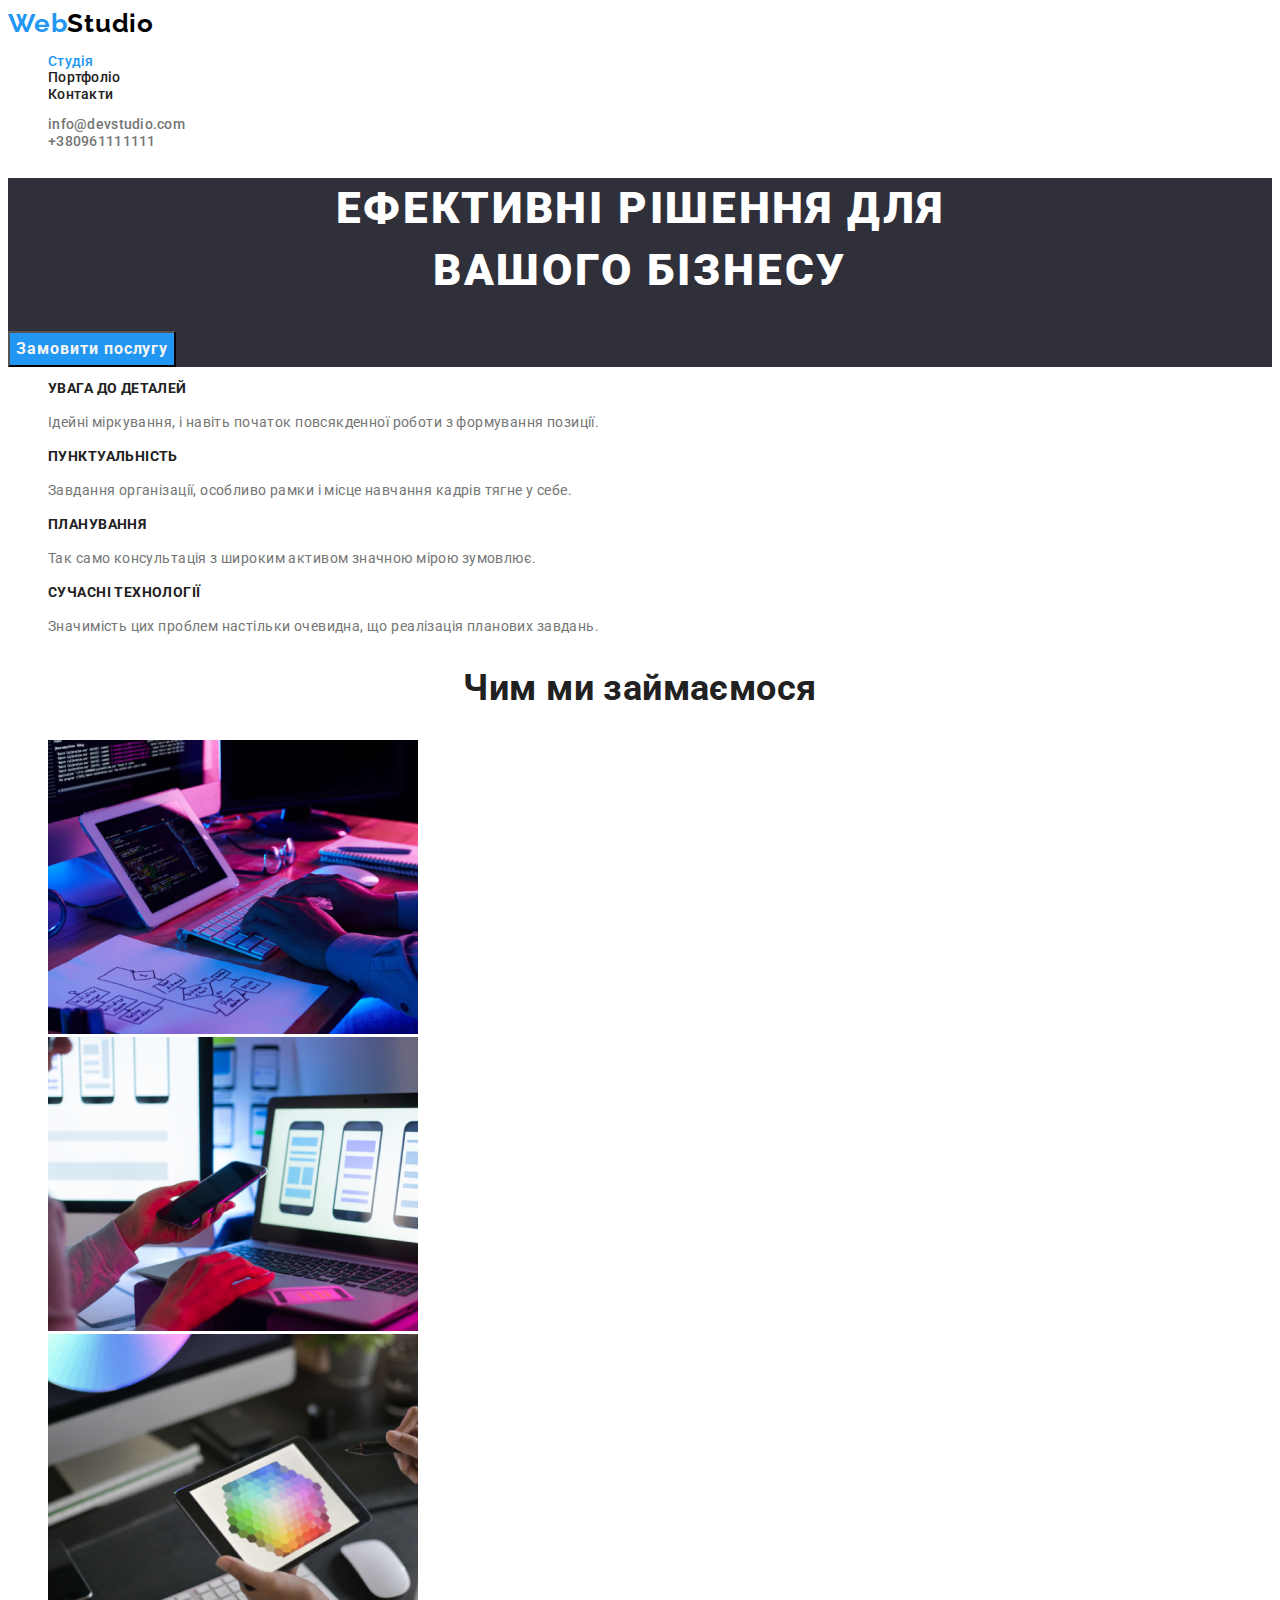
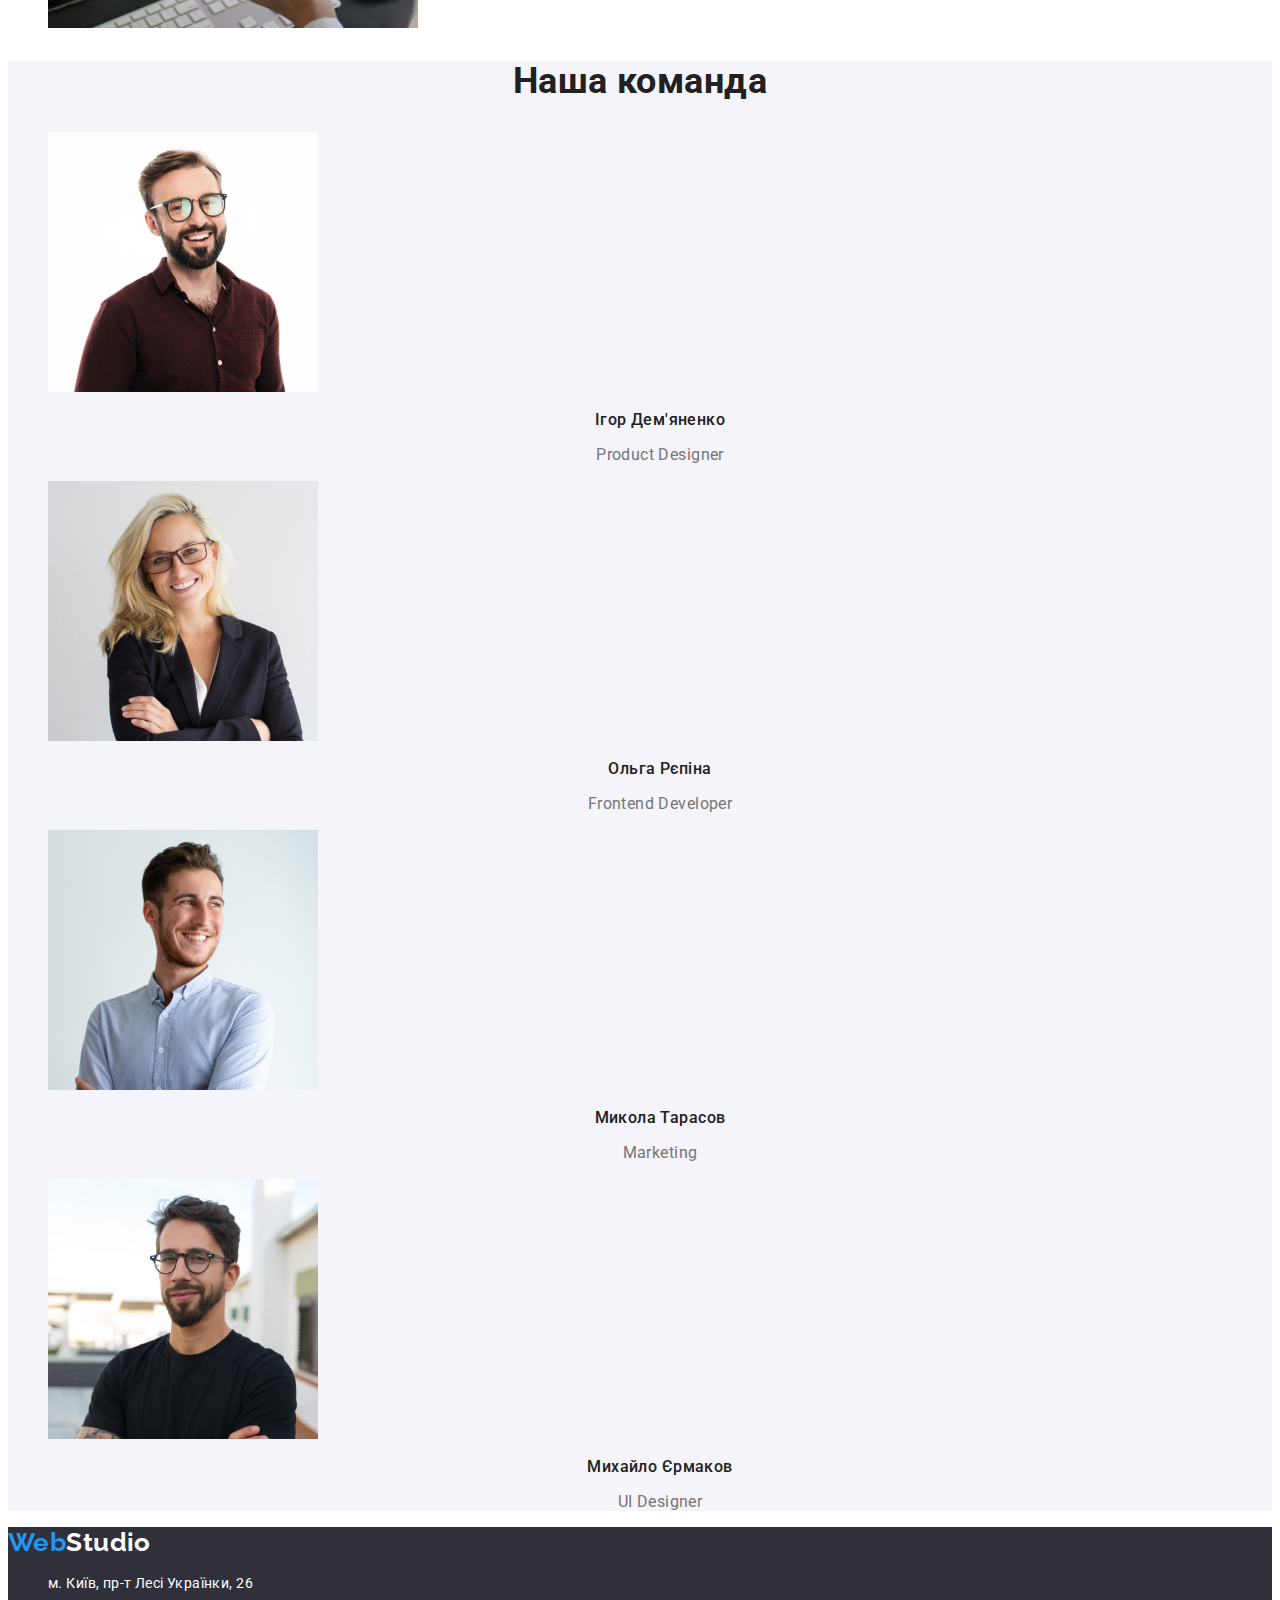
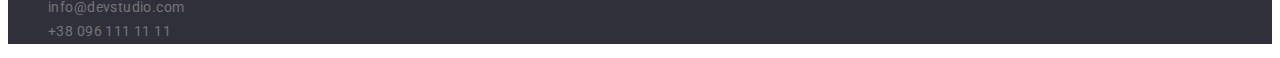
==== index.html @ 5c1a485e "Initial commit" ====
<!DOCTYPE html>
<html lang="uk">
<head>
    <meta charset="UTF-8">
    <meta http-equiv="X-UA-Compatible" content="IE=edge">
    <meta name="viewport" content="width=device-width, initial-scale=1.0">
    <title>Студия</title>
    <link rel="preconnect" href="https://fonts.googleapis.com">
<link rel="preconnect" href="https://fonts.gstatic.com" crossorigin>
<link href="https://fonts.googleapis.com/css2?family=Raleway:wght@700&family=Roboto:wght@400;500;700;900&display=swap" rel="stylesheet">
    <link rel="stylesheet" href="./css/styles.css">
</head>
<body class="page">
    <header class="page-header">
        <nav>
            <a class="logo" href="./index.html"><span class="logo-pic">Web</span>Studio</a>
        <ul class="site-nav list">
            <li><a class="link current" href="./index.html">Студія</a></li>
            <li><a class="link" href="./portfolio.html">Портфоліо</a></li>
            <li><a class="link" href="">Контакти</a></li>
        </ul>
        </nav>
        <ul class="adres-list">
        <li><a class="contact" href="mailto:info@devstudio.com">info@devstudio.com</a></li>
        <li><a class="contact" href="tel:+380961111111">+380961111111</a></li>
    </ul>
    </header>
<main>
    <!--Шапка сторінки-->
    <section class="hero">
    <h1 class="hero-title">ЕФЕКТИВНІ РІШЕННЯ ДЛЯ <br> ВАШОГО БІЗНЕСУ </h1>
    <button class="button hero-button" type="button">Замовити послугу</button>
    </section>
    <!--Наші принципи-->
    <section class="section">
        <h2 hidden class="section-title">Наші принципи</h2>
        <ul class="feature-list">
            <li>
    <h3 class="title">УВАГА ДО ДЕТАЛЕЙ</h3>
    <p class="title-list">Ідейні міркування, і навіть початок повсякденної роботи з формування позиції.</p>
            </li>
<li>
    <h3 class="title">ПУНКТУАЛЬНІСТЬ</h3>
    <p class="title-list">Завдання організації, особливо рамки і місце навчання кадрів тягне у себе.</p>
</li>
<li>
    <h3 class="title">ПЛАНУВАННЯ</h3>
    <p class="title-list">Так само консультація з широким активом значною мірою зумовлює.</p>
</li>
<li>
    <h3 class="title">СУЧАСНІ ТЕХНОЛОГІЇ</h3>
    <p class="title-list">Значимість цих проблем настільки очевидна, що реалізація планових завдань.</p>
</li>
</ul>
</section>
<!--Чим ми займаємося-->
<section class="section">
<h2 class="section-title">Чим ми займаємося</h2>
<ul class="work-list">
    <li><img src="./images/img.jpg" alt="img1" width="370"></li>
    <li><img src="./images/img(1).jpg" alt="img2" width="370"></li>
    <li><img src="./images/img(2).jpg" alt="img3" width="370"></li>
</ul>
</section>
<!--Знайомство з командою-->
<section class="team">
    <h2 class="team-title">Наша команда</h2>
<ul class="author">
    <li><img src="./images/img(3).jpg" alt="Ігор Демяненко" width="270">
    <h3 class="title">Ігор Дем'яненко</h3>
<p class="title-list">Product Designer</p></li>
    <li><img src="./images/img(4).jpg" alt="Ольга Рєпіна" width="270">
    <h3 class="title">Ольга Рєпіна</h3>
<p class="title-list">Frontend Developer</p></li>
    <li><img src="./images/img(5).jpg" alt="Микола Тарасов" width="270">
    <h3 class="title">Микола Тарасов</h3>
<p class="title-list">Marketing</p></li>
    <li><img src="./images/img(6).jpg" alt="Михайло Єрмаков" width="270">
    <h3 class="title">Михайло Єрмаков</h3>
<p class="title-list">UI Designer</p></li>
</ul>
</section>
</main>
<footer class="footer">
    <a class="logo-footer" href="./index.html"><span class="footer-pic">Web</span>Studio</a>
    <address class="adress">
    <ul class="adres-list">
  <li><a class="adres-link" href="https://www.google.com/maps/place/бульвар+Лесі+Українки,+26,+Київ,+02000/data=!4m2!3m1!1s0x40d4cf0e033ecbe9:0x57a4dffefec77da0?sa=X&ved=2ahUKEwiy8cGI95v7AhVmR_EDHdkjDuEQ8gF6BAgJEAE"> м. Київ, пр-т Лесі Українки, 26 </a></li>
  <li><a class="contact-footer" href="mailto:info@devstudio.com">info@devstudio.com</a></li>
  <li><a class="contact-footer" href="tel:+380961111111">+38 096 111 11 11</a></li>
    </ul>
</address>
</footer>
</body>
</html>
---- css/styles.css ----
/* основной цвет текста  #212121 */
/* цвет фона белый  #F5F5F5 */
/* цвет фона футера #2F303A */
/* голубой цвет акцента #2196F3 */
/* вторичный цвет текста #757575 */
/* цвет адреса и кнопки #FFFFFF */
/* вторичный цвет фона #F5F4FA */
:root{
    --primary-text-color:#757575 ;
    --title-text-color:#212121 ;
    --accent-color:#2196F3 ;
    --footer-bg-color:#2F303A;
    --white-bg-color:#FFFFFF;
    --black-color:#000000;
    --page-bg-color:#F5F5F5;
    --img-bg-color:#EEEEEE;
    --second-bg-color:#F5F4FA;
}
/*page*/
.page{
    background-color:var(--page-bg-color);
    color: var(--title-text-color);
    font-family: 'Roboto', sans-serif;
    letter-spacing: 0.03em;
font-size: 14px;
background-color:var(--white-bg-color);
}

/*-----logo-----*/
.page-header{
    background-color:var(--white-bg-color);
}
.logo{
    font-family: Raleway, sans-serif;
    font-style: normal;
color: var(--black-color);
text-decoration: none;
font-weight: 700;
font-size: 26px;
line-height: 1.19;
letter-spacing: 0.03em;
}
.logo-pic{
    color: var(--accent-color);
}
/* Nav */
.site-nav{
    list-style: none;
}
.site-nav .link{
    color:var(--title-text-color);
    text-decoration: none;
font-weight: 500;
line-height: 1.1;
letter-spacing: 0.02em;
}
.site-nav .link:hover{
   color: var(--accent-color);
}
.site-nav .link.current{
    color: var(--accent-color);
}
.adres-list .contact{
    text-decoration: none;
    font-weight: 500;
line-height: 1.1;
letter-spacing: 0.02em;
}
.adres-list{
    list-style: none;
}
.contact{
    color: var(--primary-text-color);
}
.contact:hover{
    color: var(--accent-color);
}
.contact:focus{
    color: var(--accent-color);
}
/* Шапка сторінки */
.hero{
    
    background: var(--footer-bg-color);
}
.hero-title{
    font-weight: 900;
    font-size: 44px;
    line-height: 1.4;
    text-align: center;
    letter-spacing: 0.06em;
    text-transform: uppercase;
    color: var(--white-bg-color);
}
.hero-button{
    background-color:var(--accent-color);
}
/* Section */
.section-title{
    color:var(--title-text-color);
font-size: 36px;
line-height: 1.16;
text-align: center;
}
.section .title{
line-height: 1.14;
}

/*Наші принципи */
.feature-list .title{
    color: var(--title-text-color);
}
.feature-list{
    list-style: none;
}
/* Чим ми займаємося */
.title{
    color: var(--title-text-color);
    font-weight: 700;
    font-size: 14px;
}
.title-list{
    color: var(--primary-text-color);
line-height: 1.71;
}
.work-list{
    list-style: none;
}

/* Наша команда */
.author{
    list-style: none;
}
.team{
    background-color:var(--second-bg-color)
}
.team-title{
font-size: 36px;
line-height: 1.16;
text-align: center;
}
.team .title{
font-weight: 500;
font-size: 16px;
line-height: 1.18;
text-align: center;
}
.title .title-list{
font-weight: 500;
font-size: 16px;
line-height: 1.18;
text-align: center;
}
.team .title-list{
    font-size: 16px;
    line-height: 1.18;
    text-align: center;
}
/* Футер */
.footer{
    color: var(--white-bg-color);
    background-color: var(--footer-bg-color);
}
.footer .list{
    list-style: none;
}
.logo-footer{
    font-family: Raleway, sans-serif;
    text-decoration: none;
    color:var(--white-bg-color);
    font-family: 'Raleway';
font-style: normal;
font-weight: 700;
font-size: 26px;
line-height: 1.19;
}
.footer-pic{
    color: var(--accent-color);
}
.contact-footer{
    text-decoration: none;
    color: var(--primary-text-color);
    font-style: normal;
    line-height: 1.71;
}
.adres-link{
    text-decoration: none;
    color: var(--white-bg-color);
    line-height: 1.71;
    font-style: normal;
}
/* button */
.button{
    color: var(--title-text-color);
    background-color:var(--white-bg-color);
    font-family: inherit;
font-weight: 500;
font-size: 16px;
line-height: 1.62;
text-align: center;
}

.hero-button{
font-weight: 700;
font-size: 16px;
line-height: 1.87;
display: flex;
align-items: center;
text-align: center;
letter-spacing: 0.06em;
color: var(--page-bg-color);
background-color: var(--accent-color);
}
.button-menu button{
    color: var(--title-text-color);
}
.button-menu{
    background: var(--white-bg-color);
border-radius: 4px;
    list-style: none;
}
.button:hover,
.button:focus{
    background-color:var(--accent-color);
    color: var(--white-bg-color);
}
/* Портфоліо */
.features{
    list-style: none;
}
.features-list{
    background-color: var(--white-bg-color);
}
.features-list .features-title{
font-weight: 700;
font-size: 18px;
line-height: 2;
letter-spacing: 0.06em;
color: var(--title-text-color);
}
.features-list .features-title-list{
font-size: 16px;
line-height: 30px;
color: var(--primary-text-color);
}
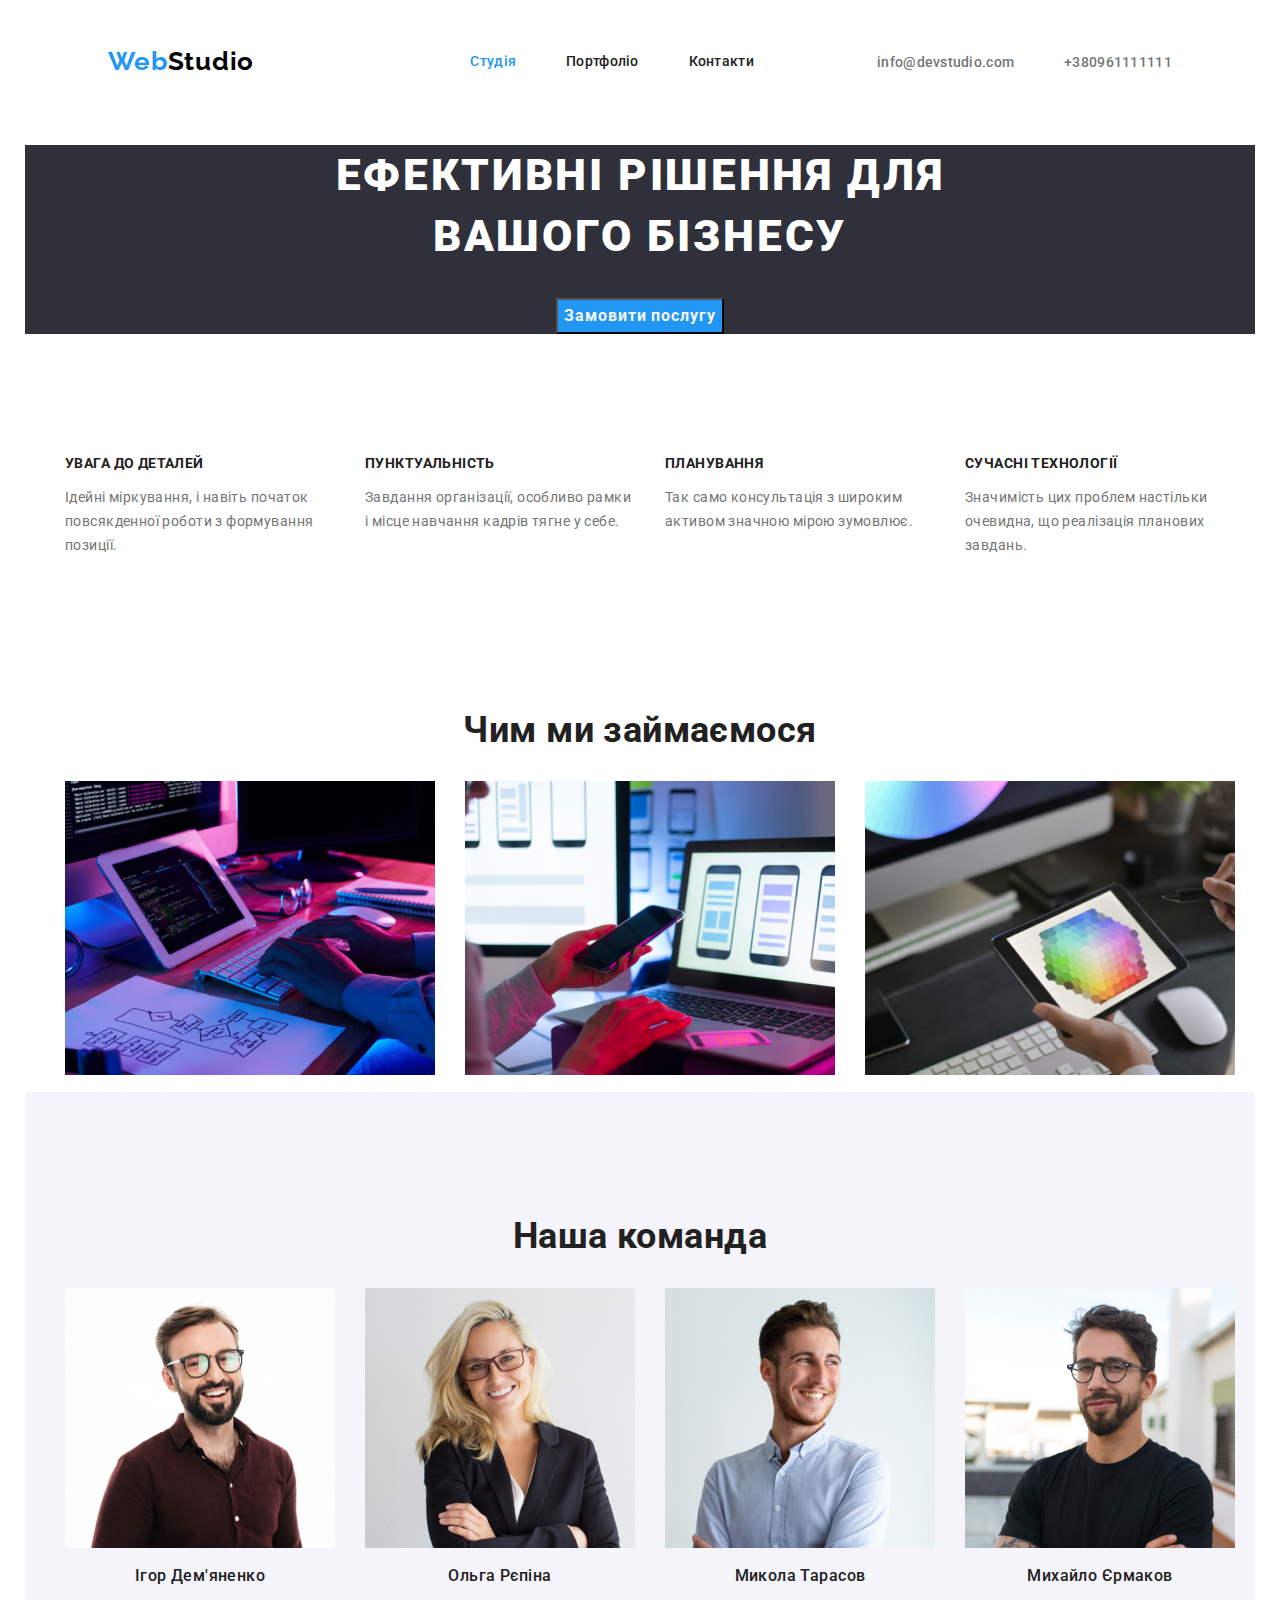
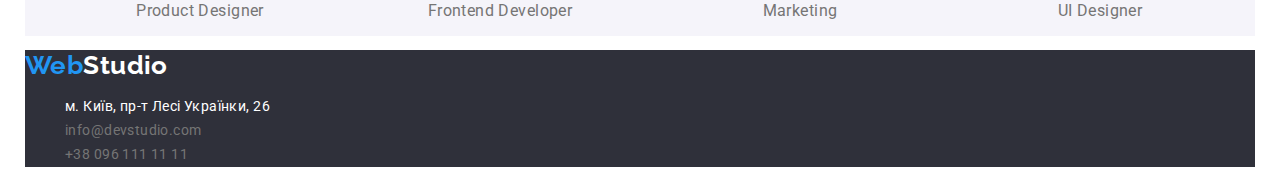
==== commit 4f22c290: "css" ====
--- a/index.html
+++ b/index.html
@@ -10,20 +10,20 @@
 <link href="https://fonts.googleapis.com/css2?family=Raleway:wght@700&family=Roboto:wght@400;500;700;900&display=swap" rel="stylesheet">
     <link rel="stylesheet" href="./css/styles.css">
 </head>
-<body class="page">
+<body class="container">
     <header class="page-header">
-        <nav>
+        <nav class="main-nav">
             <a class="logo" href="./index.html"><span class="logo-pic">Web</span>Studio</a>
         <ul class="site-nav list">
-            <li><a class="link current" href="./index.html">Студія</a></li>
-            <li><a class="link" href="./portfolio.html">Портфоліо</a></li>
-            <li><a class="link" href="">Контакти</a></li>
+            <li class="item"><a class="link current" href="./index.html">Студія</a></li>
+            <li class="item"><a class="link" href="./portfolio.html">Портфоліо</a></li>
+            <li  class="item"><a class="link" href="">Контакти</a></li>
         </ul>
-        </nav>
         <ul class="adres-list">
-        <li><a class="contact" href="mailto:info@devstudio.com">info@devstudio.com</a></li>
-        <li><a class="contact" href="tel:+380961111111">+380961111111</a></li>
+        <li class="item"><a class="contact" href="mailto:info@devstudio.com">info@devstudio.com</a></li>
+        <li class="item"><a class="contact" href="tel:+380961111111">+380961111111</a></li>
     </ul>
+</nav>
     </header>
 <main>
     <!--Шапка сторінки-->
@@ -35,19 +35,19 @@
     <section class="section">
         <h2 hidden class="section-title">Наші принципи</h2>
         <ul class="feature-list">
-            <li>
+            <li class="item">
     <h3 class="title">УВАГА ДО ДЕТАЛЕЙ</h3>
     <p class="title-list">Ідейні міркування, і навіть початок повсякденної роботи з формування позиції.</p>
             </li>
-<li>
+<li class="item">
     <h3 class="title">ПУНКТУАЛЬНІСТЬ</h3>
     <p class="title-list">Завдання організації, особливо рамки і місце навчання кадрів тягне у себе.</p>
 </li>
-<li>
+<li class="item">
     <h3 class="title">ПЛАНУВАННЯ</h3>
     <p class="title-list">Так само консультація з широким активом значною мірою зумовлює.</p>
 </li>
-<li>
+<li class="item">
     <h3 class="title">СУЧАСНІ ТЕХНОЛОГІЇ</h3>
     <p class="title-list">Значимість цих проблем настільки очевидна, що реалізація планових завдань.</p>
 </li>
@@ -57,25 +57,25 @@
 <section class="section">
 <h2 class="section-title">Чим ми займаємося</h2>
 <ul class="work-list">
-    <li><img src="./images/img.jpg" alt="img1" width="370"></li>
-    <li><img src="./images/img(1).jpg" alt="img2" width="370"></li>
-    <li><img src="./images/img(2).jpg" alt="img3" width="370"></li>
+    <li class="item"><img src="./images/img.jpg" alt="img1" width="370"></li>
+    <li class="item"><img src="./images/img(1).jpg" alt="img2" width="370"></li>
+    <li class="item"><img src="./images/img(2).jpg" alt="img3" width="370"></li>
 </ul>
 </section>
 <!--Знайомство з командою-->
-<section class="team">
+<section class="team section">
     <h2 class="team-title">Наша команда</h2>
 <ul class="author">
-    <li><img src="./images/img(3).jpg" alt="Ігор Демяненко" width="270">
+    <li class="item"><img src="./images/img(3).jpg" alt="Ігор Демяненко" width="270">
     <h3 class="title">Ігор Дем'яненко</h3>
 <p class="title-list">Product Designer</p></li>
-    <li><img src="./images/img(4).jpg" alt="Ольга Рєпіна" width="270">
+    <li class="item"><img src="./images/img(4).jpg" alt="Ольга Рєпіна" width="270">
     <h3 class="title">Ольга Рєпіна</h3>
 <p class="title-list">Frontend Developer</p></li>
-    <li><img src="./images/img(5).jpg" alt="Микола Тарасов" width="270">
+    <li class="item"><img src="./images/img(5).jpg" alt="Микола Тарасов" width="270">
     <h3 class="title">Микола Тарасов</h3>
 <p class="title-list">Marketing</p></li>
-    <li><img src="./images/img(6).jpg" alt="Михайло Єрмаков" width="270">
+    <li class="item"><img src="./images/img(6).jpg" alt="Михайло Єрмаков" width="270">
     <h3 class="title">Михайло Єрмаков</h3>
 <p class="title-list">UI Designer</p></li>
 </ul>
--- a/css/styles.css
+++ b/css/styles.css
@@ -16,8 +16,13 @@
     --img-bg-color:#EEEEEE;
     --second-bg-color:#F5F4FA;
 }
-/*page*/
-.page{
+/*Container*/
+.container{
+    width: 1230px;
+    padding-left: 15px;
+    padding-right: 15px;
+    margin-left: auto;
+    margin-right: auto;
     background-color:var(--page-bg-color);
     color: var(--title-text-color);
     font-family: 'Roboto', sans-serif;
@@ -43,16 +48,31 @@
 .logo-pic{
     color: var(--accent-color);
 }
+/* Main nav */
+.main-nav{
+    display: flex;
+    align-items: center;
+    justify-content: space-evenly;
+}
 /* Nav */
 .site-nav{
-    list-style: none;
+    display: flex;
+    list-style: none;
+    margin-left: 93px;
 }
 .site-nav .link{
-    color:var(--title-text-color);
-    text-decoration: none;
+display: block;
+padding-top: 32px;
+padding-bottom: 32px;
+
+color:var(--title-text-color);
+text-decoration: none;
 font-weight: 500;
 line-height: 1.1;
 letter-spacing: 0.02em;
+}
+.site-nav .item:not(:last-child){
+    margin-right: 50px;
 }
 .site-nav .link:hover{
    color: var(--accent-color);
@@ -66,8 +86,14 @@
 line-height: 1.1;
 letter-spacing: 0.02em;
 }
+.page-header .adres-list{
+    display: flex;
+}
 .adres-list{
     list-style: none;
+}
+.adres-list .item + .item{
+    margin-left: 50px;
 }
 .contact{
     color: var(--primary-text-color);
@@ -78,12 +104,14 @@
 .contact:focus{
     color: var(--accent-color);
 }
+
 /* Шапка сторінки */
 .hero{
-    
+    text-align: center;
     background: var(--footer-bg-color);
 }
 .hero-title{
+    margin-bottom: 30px;
     font-weight: 900;
     font-size: 44px;
     line-height: 1.4;
@@ -96,6 +124,9 @@
     background-color:var(--accent-color);
 }
 /* Section */
+.section{
+    padding-top: 94px;
+}
 .section-title{
     color:var(--title-text-color);
 font-size: 36px;
@@ -107,11 +138,20 @@
 }
 
 /*Наші принципи */
+.feature-list{
+    display: flex;
+    list-style: none;
+}
+.feature-list .item{
+    width: 270px;
+    margin-right: 30px;
+    margin-bottom: 0;
+}
+.feature-list .item:nth-child(4n){
+    margin-right: 0;
+}
 .feature-list .title{
     color: var(--title-text-color);
-}
-.feature-list{
-    list-style: none;
 }
 /* Чим ми займаємося */
 .title{
@@ -124,12 +164,27 @@
 line-height: 1.71;
 }
 .work-list{
-    list-style: none;
-}
-
+    display: flex;
+    list-style: none;
+}
+.work-list .item{
+    width: 370px;
+    margin-right: 30px;
+}
+.work-list .item:nth-last-child(){
+    margin-right: 0;
+}
 /* Наша команда */
 .author{
-    list-style: none;
+    display: flex;
+    list-style: none;
+}
+.author .item{
+    width: 270px;
+    margin-right: 30px;
+}
+.author .item:nth-last-child(){
+    margin-right: 0;
 }
 .team{
     background-color:var(--second-bg-color)
@@ -204,20 +259,31 @@
 font-weight: 700;
 font-size: 16px;
 line-height: 1.87;
-display: flex;
 align-items: center;
 text-align: center;
 letter-spacing: 0.06em;
 color: var(--page-bg-color);
 background-color: var(--accent-color);
 }
+/* BUTTON */
 .button-menu button{
     color: var(--title-text-color);
 }
 .button-menu{
+    display: flex;
+    justify-content: center;
     background: var(--white-bg-color);
 border-radius: 4px;
     list-style: none;
+}
+.button-menu .item{
+    margin-right: 8px;
+    margin-bottom: 50px;
+
+    background: var(--second-bg-color);
+}
+.button-menu .item:nth-last-child(){
+    margin-right: 0;
 }
 .button:hover,
 .button:focus{
@@ -225,11 +291,24 @@
     color: var(--white-bg-color);
 }
 /* Портфоліо */
+.portfolio-page{
+}
 .features{
     list-style: none;
+    display: flex;
+    flex-wrap: wrap;
 }
 .features-list{
+    width: 370px;
+    margin-right: 30px;
+    margin-bottom: 30px;
     background-color: var(--white-bg-color);
+}
+.features-list:nth-child(3n){
+    margin-right: 0;
+}
+.features-list:nth-last-child(-n+3){
+    margin-bottom: 0;
 }
 .features-list .features-title{
 font-weight: 700;
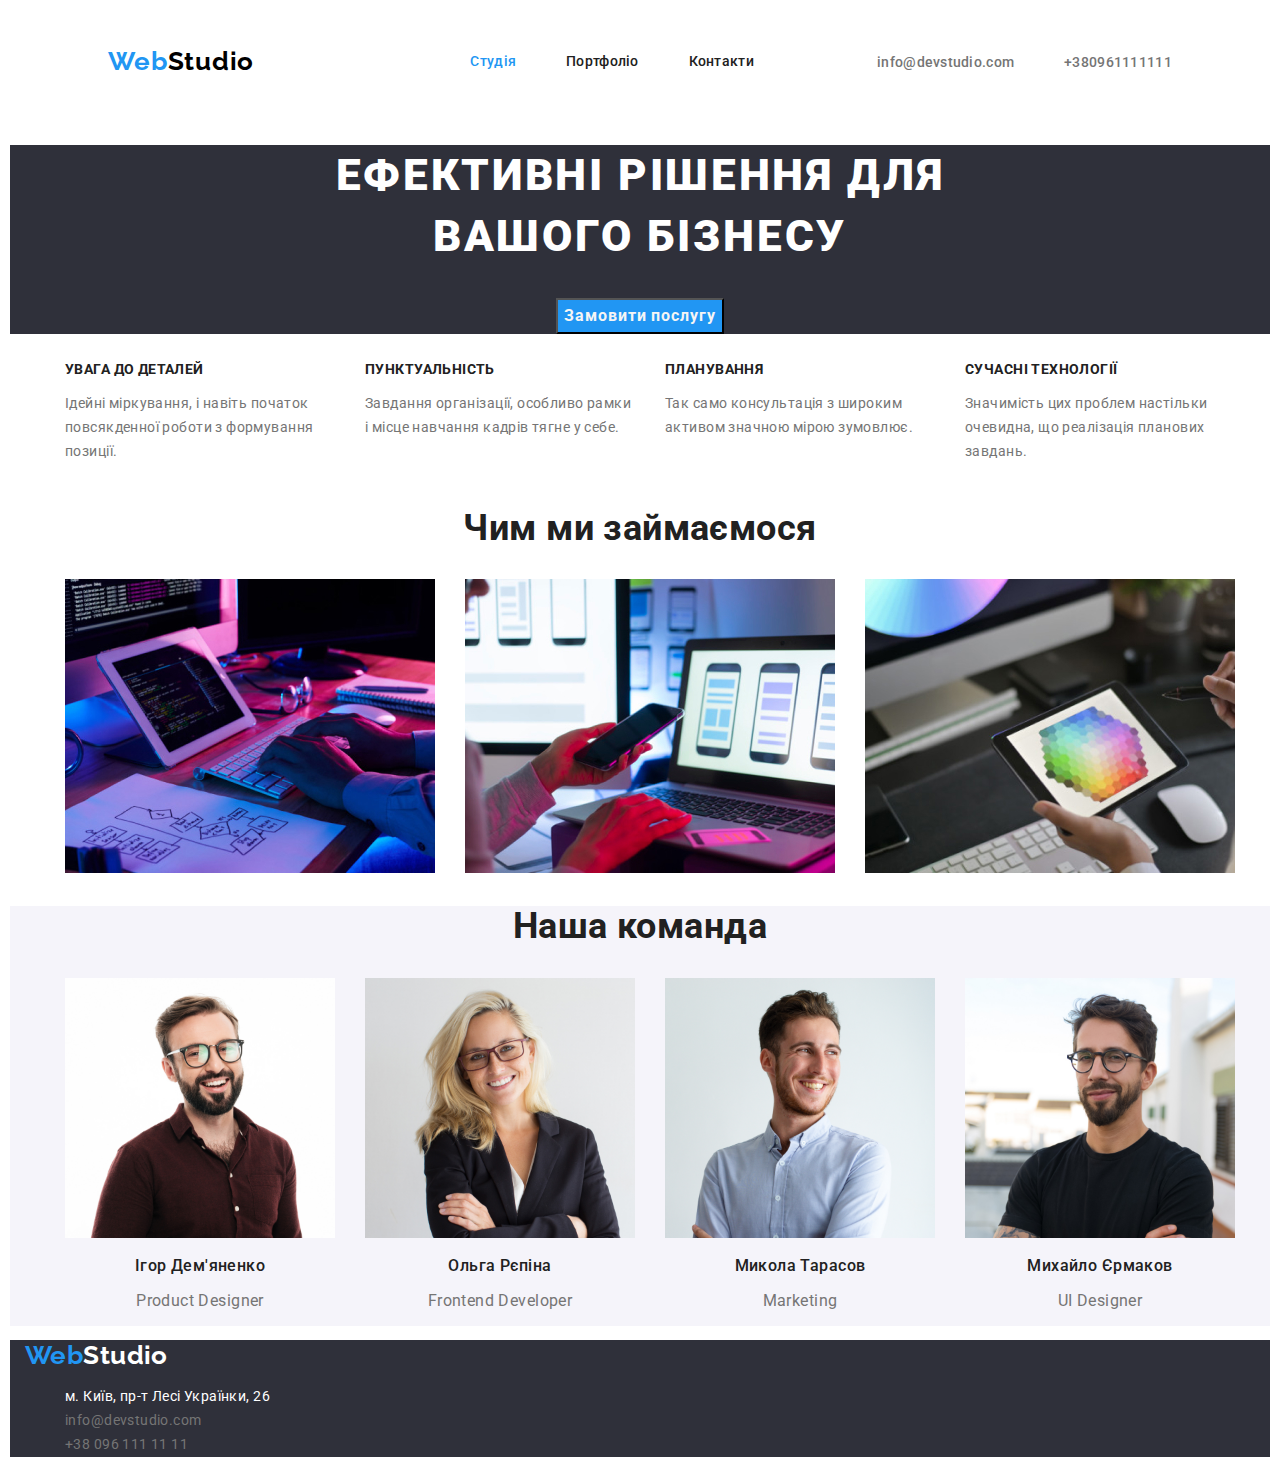
==== commit f6cf6c45: "hw" ====
--- a/index.html
+++ b/index.html
@@ -10,8 +10,8 @@
 <link href="https://fonts.googleapis.com/css2?family=Raleway:wght@700&family=Roboto:wght@400;500;700;900&display=swap" rel="stylesheet">
     <link rel="stylesheet" href="./css/styles.css">
 </head>
-<body class="container">
-    <header class="page-header">
+<body class="page">
+    <header class="container page-header">
         <nav class="main-nav">
             <a class="logo" href="./index.html"><span class="logo-pic">Web</span>Studio</a>
         <ul class="site-nav list">
@@ -27,12 +27,12 @@
     </header>
 <main>
     <!--Шапка сторінки-->
-    <section class="hero">
+    <section class="container hero">
     <h1 class="hero-title">ЕФЕКТИВНІ РІШЕННЯ ДЛЯ <br> ВАШОГО БІЗНЕСУ </h1>
     <button class="button hero-button" type="button">Замовити послугу</button>
     </section>
     <!--Наші принципи-->
-    <section class="section">
+    <section class="container section">
         <h2 hidden class="section-title">Наші принципи</h2>
         <ul class="feature-list">
             <li class="item">
@@ -54,7 +54,7 @@
 </ul>
 </section>
 <!--Чим ми займаємося-->
-<section class="section">
+<section class="container section">
 <h2 class="section-title">Чим ми займаємося</h2>
 <ul class="work-list">
     <li class="item"><img src="./images/img.jpg" alt="img1" width="370"></li>
@@ -63,7 +63,7 @@
 </ul>
 </section>
 <!--Знайомство з командою-->
-<section class="team section">
+<section class="container team section">
     <h2 class="team-title">Наша команда</h2>
 <ul class="author">
     <li class="item"><img src="./images/img(3).jpg" alt="Ігор Демяненко" width="270">
@@ -81,7 +81,7 @@
 </ul>
 </section>
 </main>
-<footer class="footer">
+<footer class="container footer">
     <a class="logo-footer" href="./index.html"><span class="footer-pic">Web</span>Studio</a>
     <address class="adress">
     <ul class="adres-list">
--- a/css/styles.css
+++ b/css/styles.css
@@ -18,11 +18,13 @@
 }
 /*Container*/
 .container{
-    width: 1230px;
+width: 1230px;
     padding-left: 15px;
     padding-right: 15px;
     margin-left: auto;
-    margin-right: auto;
+    margin-right: auto;}
+/* Page */
+.page{
     background-color:var(--page-bg-color);
     color: var(--title-text-color);
     font-family: 'Roboto', sans-serif;
@@ -124,9 +126,6 @@
     background-color:var(--accent-color);
 }
 /* Section */
-.section{
-    padding-top: 94px;
-}
 .section-title{
     color:var(--title-text-color);
 font-size: 36px;
@@ -291,8 +290,6 @@
     color: var(--white-bg-color);
 }
 /* Портфоліо */
-.portfolio-page{
-}
 .features{
     list-style: none;
     display: flex;
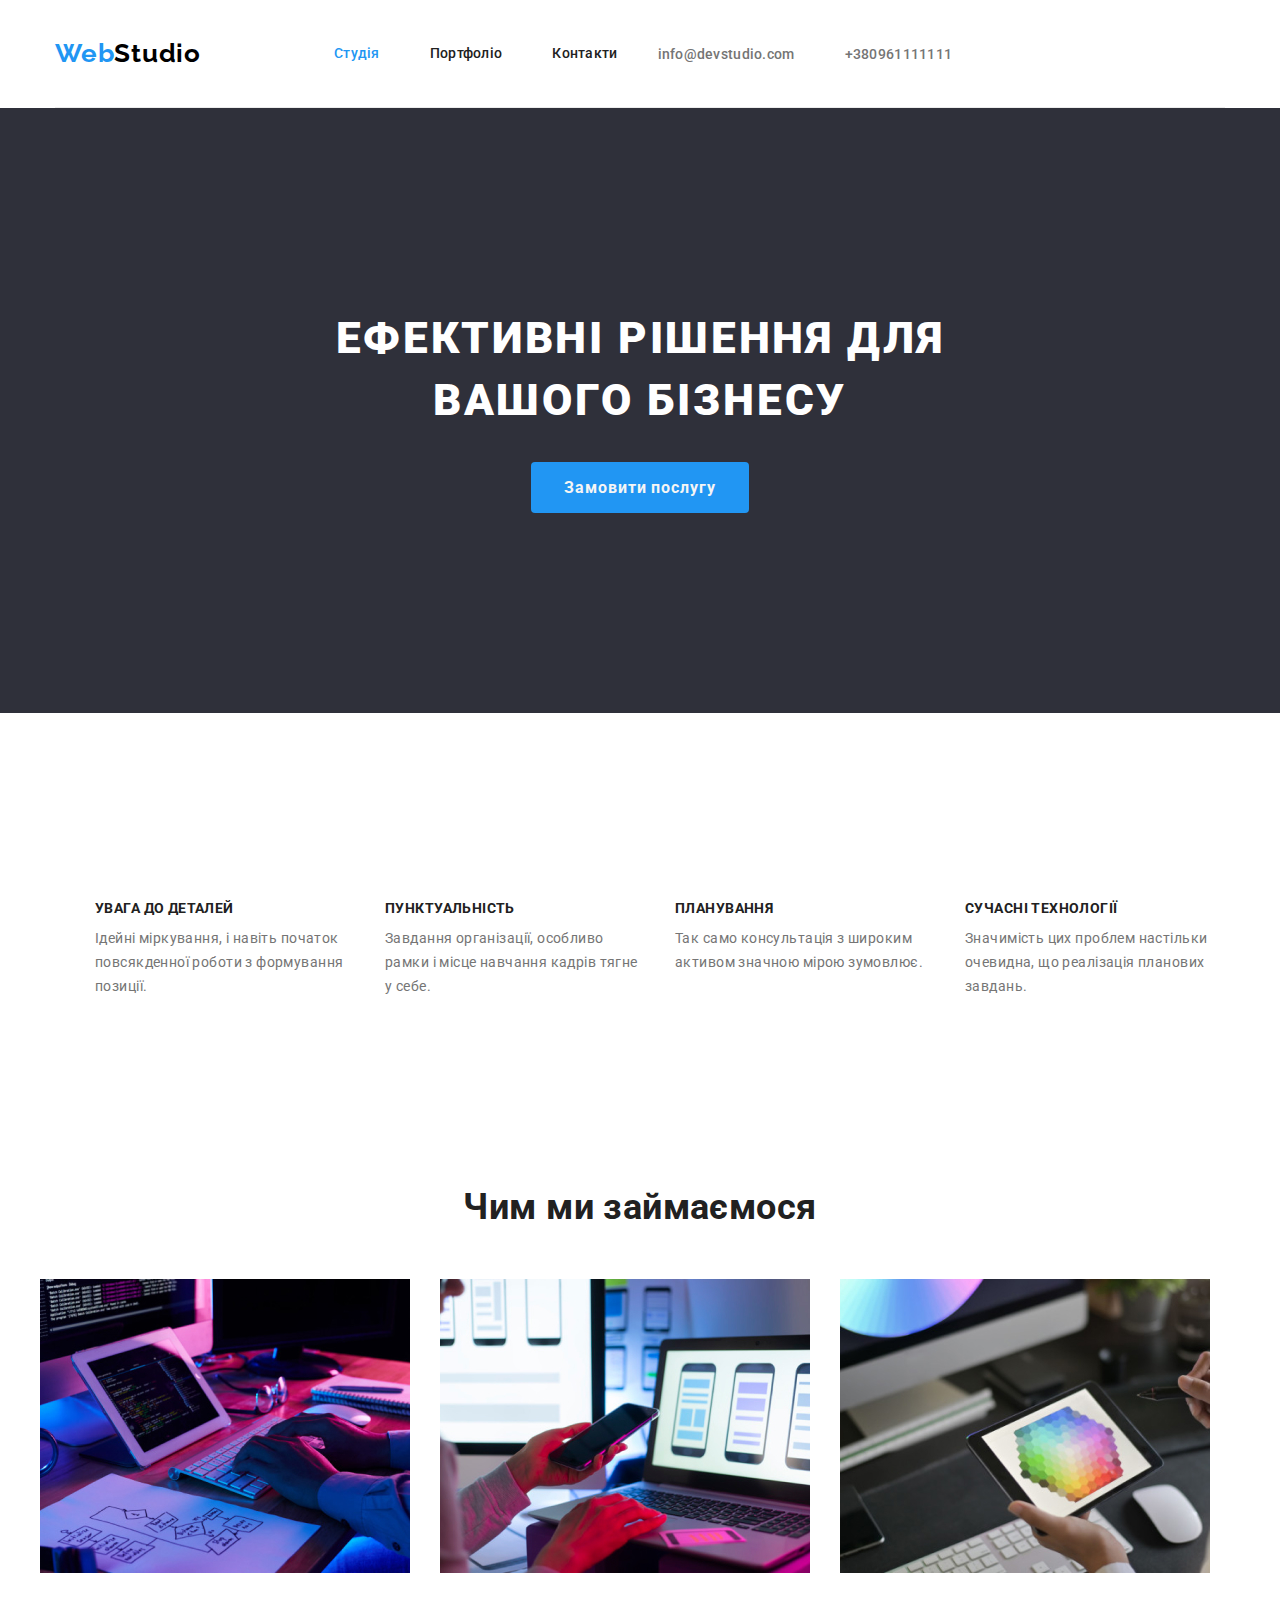
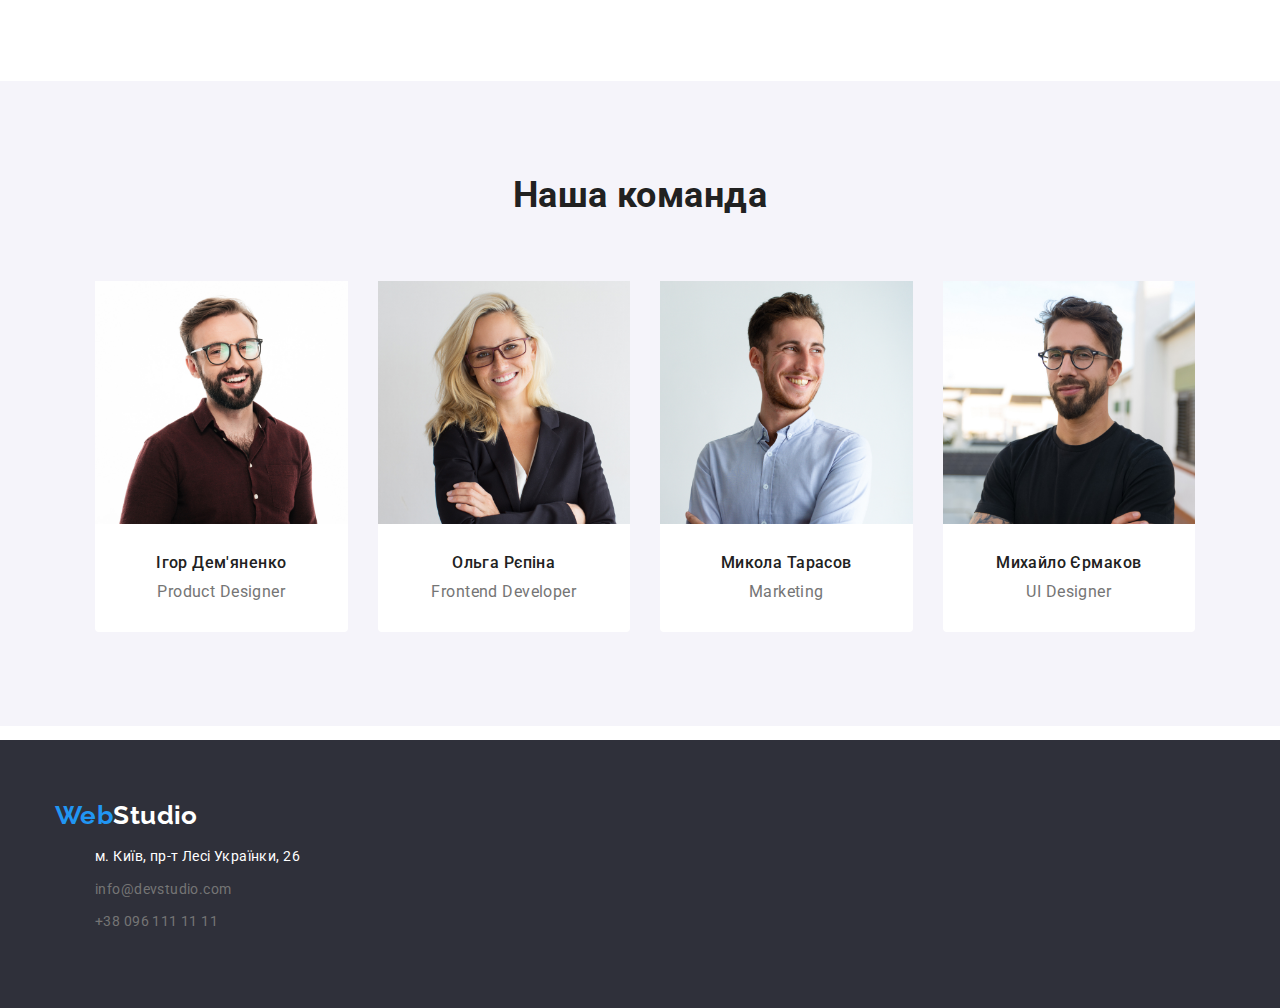
==== commit 64460fcd: "w" ====
--- a/index.html
+++ b/index.html
@@ -8,10 +8,12 @@
     <link rel="preconnect" href="https://fonts.googleapis.com">
 <link rel="preconnect" href="https://fonts.gstatic.com" crossorigin>
 <link href="https://fonts.googleapis.com/css2?family=Raleway:wght@700&family=Roboto:wght@400;500;700;900&display=swap" rel="stylesheet">
-    <link rel="stylesheet" href="./css/styles.css">
+<link rel="stylesheet" href="https://cdnjs.cloudflare.com/ajax/libs/modern-normalize/1.1.0/modern-normalize.min.css">    
+<link rel="stylesheet" href="./css/styles.css">
 </head>
 <body class="page">
-    <header class="container page-header">
+    <div class="container">
+    <header class="page-header">
         <nav class="main-nav">
             <a class="logo" href="./index.html"><span class="logo-pic">Web</span>Studio</a>
         <ul class="site-nav list">
@@ -19,20 +21,24 @@
             <li class="item"><a class="link" href="./portfolio.html">Портфоліо</a></li>
             <li  class="item"><a class="link" href="">Контакти</a></li>
         </ul>
-        <ul class="adres-list">
-        <li class="item"><a class="contact" href="mailto:info@devstudio.com">info@devstudio.com</a></li>
-        <li class="item"><a class="contact" href="tel:+380961111111">+380961111111</a></li>
+    </nav>
+        <ul class="contact">
+        <li class="item"><a class="contact-list" href="mailto:info@devstudio.com">info@devstudio.com</a></li>
+        <li class="item"><a class="contact-list" href="tel:+380961111111">+380961111111</a></li>
     </ul>
-</nav>
     </header>
+</div>
 <main>
     <!--Шапка сторінки-->
-    <section class="container hero">
+    <section class="hero">
+        <div class="container">
     <h1 class="hero-title">ЕФЕКТИВНІ РІШЕННЯ ДЛЯ <br> ВАШОГО БІЗНЕСУ </h1>
     <button class="button hero-button" type="button">Замовити послугу</button>
+        </div>
     </section>
     <!--Наші принципи-->
-    <section class="container section">
+    <section class="section principle">
+        <div class="container">
         <h2 hidden class="section-title">Наші принципи</h2>
         <ul class="feature-list">
             <li class="item">
@@ -52,44 +58,58 @@
     <p class="title-list">Значимість цих проблем настільки очевидна, що реалізація планових завдань.</p>
 </li>
 </ul>
+</div>
 </section>
 <!--Чим ми займаємося-->
-<section class="container section">
+<section class="section job">
+    <div class="container"></div>
 <h2 class="section-title">Чим ми займаємося</h2>
 <ul class="work-list">
     <li class="item"><img src="./images/img.jpg" alt="img1" width="370"></li>
     <li class="item"><img src="./images/img(1).jpg" alt="img2" width="370"></li>
     <li class="item"><img src="./images/img(2).jpg" alt="img3" width="370"></li>
 </ul>
-</section>
+</div>
+</section>    
+
 <!--Знайомство з командою-->
-<section class="container team section">
+<section class="team section">
+    <div class="container">
     <h2 class="team-title">Наша команда</h2>
 <ul class="author">
     <li class="item"><img src="./images/img(3).jpg" alt="Ігор Демяненко" width="270">
-    <h3 class="title">Ігор Дем'яненко</h3>
-<p class="title-list">Product Designer</p></li>
+    <div class="item-list"><h3 class="title">Ігор Дем'яненко</h3>
+        <p class="title-list">Product Designer</p></div></li>
     <li class="item"><img src="./images/img(4).jpg" alt="Ольга Рєпіна" width="270">
-    <h3 class="title">Ольга Рєпіна</h3>
-<p class="title-list">Frontend Developer</p></li>
+    <div class="item-list"><h3 class="title">Ольга Рєпіна</h3>
+        <p class="title-list">Frontend Developer</p>
+    </div>
+</li>
     <li class="item"><img src="./images/img(5).jpg" alt="Микола Тарасов" width="270">
-    <h3 class="title">Микола Тарасов</h3>
-<p class="title-list">Marketing</p></li>
+    <div class="item-list"><h3 class="title">Микола Тарасов</h3>
+        <p class="title-list">Marketing</p>
+    </div>
+</li>
     <li class="item"><img src="./images/img(6).jpg" alt="Михайло Єрмаков" width="270">
-    <h3 class="title">Михайло Єрмаков</h3>
-<p class="title-list">UI Designer</p></li>
+    <div class="item-list"><h3 class="title">Михайло Єрмаков</h3>
+        <p class="title-list">UI Designer</p>
+    </div>
+</li>
 </ul>
+</div>
 </section>
 </main>
-<footer class="container footer">
+<footer class="footer">
+    <div class="container">
     <a class="logo-footer" href="./index.html"><span class="footer-pic">Web</span>Studio</a>
     <address class="adress">
     <ul class="adres-list">
-  <li><a class="adres-link" href="https://www.google.com/maps/place/бульвар+Лесі+Українки,+26,+Київ,+02000/data=!4m2!3m1!1s0x40d4cf0e033ecbe9:0x57a4dffefec77da0?sa=X&ved=2ahUKEwiy8cGI95v7AhVmR_EDHdkjDuEQ8gF6BAgJEAE"> м. Київ, пр-т Лесі Українки, 26 </a></li>
-  <li><a class="contact-footer" href="mailto:info@devstudio.com">info@devstudio.com</a></li>
-  <li><a class="contact-footer" href="tel:+380961111111">+38 096 111 11 11</a></li>
+  <li class="item"><a class="adres-link" href="https://www.google.com/maps/place/бульвар+Лесі+Українки,+26,+Київ,+02000/data=!4m2!3m1!1s0x40d4cf0e033ecbe9:0x57a4dffefec77da0?sa=X&ved=2ahUKEwiy8cGI95v7AhVmR_EDHdkjDuEQ8gF6BAgJEAE"> м. Київ, пр-т Лесі Українки, 26 </a></li>
+  <li class="item"><a class="contact-footer" href="mailto:info@devstudio.com">info@devstudio.com</a></li>
+  <li class="item"><a class="contact-footer" href="tel:+380961111111">+38 096 111 11 11</a></li>
     </ul>
 </address>
+</div>
 </footer>
 </body>
 </html>--- a/css/styles.css
+++ b/css/styles.css
@@ -16,15 +16,46 @@
     --img-bg-color:#EEEEEE;
     --second-bg-color:#F5F4FA;
 }
+li{
+    padding: 0;
+    margin: 0;
+}
+h1,h2,h3,h4,h5,h6{
+    margin-top: 0;
+    margin-bottom: 0;
+}
+p{
+    margin-top: 0;
+    margin-bottom: 0;
+}
+img{
+    display: block;
+    max-width: 100%;
+    height: auto;
+}
+html{
+    box-sizing: border-box;
+}
+*,
+*::before,
+*::after{
+    box-sizing: inherit;
+}
 /*Container*/
 .container{
-width: 1230px;
+width: 1200px;
     padding-left: 15px;
     padding-right: 15px;
     margin-left: auto;
     margin-right: auto;}
+
+    .principle .container{
+        margin-top: 94px;
+        margin-bottom: 94px;
+    }
 /* Page */
 .page{
+    margin: 0;
     background-color:var(--page-bg-color);
     color: var(--title-text-color);
     font-family: 'Roboto', sans-serif;
@@ -35,7 +66,10 @@
 
 /*-----logo-----*/
 .page-header{
+    display: flex;
+    align-items: center;
     background-color:var(--white-bg-color);
+    border-bottom: 1px solid #ECECEC;
 }
 .logo{
     font-family: Raleway, sans-serif;
@@ -54,7 +88,6 @@
 .main-nav{
     display: flex;
     align-items: center;
-    justify-content: space-evenly;
 }
 /* Nav */
 .site-nav{
@@ -73,8 +106,12 @@
 line-height: 1.1;
 letter-spacing: 0.02em;
 }
-.site-nav .item:not(:last-child){
-    margin-right: 50px;
+.site-nav .item{
+    padding: 0;
+    margin: 0;
+}
+.site-nav .item+.item{
+    margin-left: 50px;
 }
 .site-nav .link:hover{
    color: var(--accent-color);
@@ -82,7 +119,10 @@
 .site-nav .link.current{
     color: var(--accent-color);
 }
-.adres-list .contact{
+.contact{
+    justify-content: flex-end;
+}
+.contact .contact-list {
     text-decoration: none;
     font-weight: 500;
 line-height: 1.1;
@@ -91,19 +131,20 @@
 .page-header .adres-list{
     display: flex;
 }
-.adres-list{
-    list-style: none;
-}
-.adres-list .item + .item{
+.contact{
+    display: flex;
+    list-style: none;
+}
+.contact .item + .item{
     margin-left: 50px;
 }
-.contact{
+.contact-list{
     color: var(--primary-text-color);
 }
-.contact:hover{
+.contact-list:hover{
     color: var(--accent-color);
 }
-.contact:focus{
+.contact-list:focus{
     color: var(--accent-color);
 }
 
@@ -111,9 +152,14 @@
 .hero{
     text-align: center;
     background: var(--footer-bg-color);
+    padding-top: 200px;
+    padding-bottom: 200px;
 }
 .hero-title{
+    width: 696px;
     margin-bottom: 30px;
+    margin-left: auto;
+    margin-right: auto;
     font-weight: 900;
     font-size: 44px;
     line-height: 1.4;
@@ -131,6 +177,7 @@
 font-size: 36px;
 line-height: 1.16;
 text-align: center;
+margin-bottom: 50px;
 }
 .section .title{
 line-height: 1.14;
@@ -145,6 +192,8 @@
     width: 270px;
     margin-right: 30px;
     margin-bottom: 0;
+    padding-top: 94px;
+    padding-bottom: 94px;
 }
 .feature-list .item:nth-child(4n){
     margin-right: 0;
@@ -157,6 +206,7 @@
     color: var(--title-text-color);
     font-weight: 700;
     font-size: 14px;
+    margin-bottom: 10px;
 }
 .title-list{
     color: var(--primary-text-color);
@@ -165,22 +215,26 @@
 .work-list{
     display: flex;
     list-style: none;
+    padding-bottom: 94px;
 }
 .work-list .item{
     width: 370px;
-    margin-right: 30px;
-}
-.work-list .item:nth-last-child(){
-    margin-right: 0;
+    /* margin-right: ; */
+}
+.work-list .item+.item{
+    margin-left: 30px;
 }
 /* Наша команда */
 .author{
     display: flex;
     list-style: none;
+    padding-bottom: 94px;
 }
 .author .item{
     width: 270px;
     margin-right: 30px;
+    background-color:var(--white-bg-color) ;
+    border-radius: 0px 0px 4px 4px;
 }
 .author .item:nth-last-child(){
     margin-right: 0;
@@ -192,6 +246,8 @@
 font-size: 36px;
 line-height: 1.16;
 text-align: center;
+padding-top: 94px;
+padding-bottom: 50px;
 }
 .team .title{
 font-weight: 500;
@@ -210,15 +266,24 @@
     line-height: 1.18;
     text-align: center;
 }
+.item .item-list{
+    padding-top: 30px;
+    padding-bottom: 30px;
+    
+}
 /* Футер */
 .footer{
     color: var(--white-bg-color);
     background-color: var(--footer-bg-color);
+    padding-top: 60px;
+    padding-bottom: 60px;
 }
 .footer .list{
     list-style: none;
 }
 .logo-footer{
+margin-bottom: 20px;
+
     font-family: Raleway, sans-serif;
     text-decoration: none;
     color:var(--white-bg-color);
@@ -237,12 +302,18 @@
     font-style: normal;
     line-height: 1.71;
 }
+
 .adres-link{
     text-decoration: none;
     color: var(--white-bg-color);
     line-height: 1.71;
     font-style: normal;
 }
+.adres-list .item{
+margin-bottom: 9px;
+list-style: none;
+}
+
 /* button */
 .button{
     color: var(--title-text-color);
@@ -252,19 +323,36 @@
 font-size: 16px;
 line-height: 1.62;
 text-align: center;
+
 }
 
 .hero-button{
+display: inline-block;
+padding: 10px 32px;
+align-items: center;
+text-align: center;
+text-decoration: none;
+border-radius:4px;
+min-width: 216px;
+border: 1px solid transparent;
+
 font-weight: 700;
 font-size: 16px;
 line-height: 1.87;
-align-items: center;
-text-align: center;
 letter-spacing: 0.06em;
 color: var(--page-bg-color);
 background-color: var(--accent-color);
 }
 /* BUTTON */
+.button{
+    border-radius: 4px;
+}
+.item .button{
+    align-items: center;
+    text-align: center;
+    text-decoration: none;
+    background-color:var(--second-bg-color) ;
+}
 .button-menu button{
     color: var(--title-text-color);
 }
@@ -296,9 +384,11 @@
     flex-wrap: wrap;
 }
 .features-list{
-    width: 370px;
+    width: 350px;
     margin-right: 30px;
     margin-bottom: 30px;
+    height: 404px;
+    border: 1px solid var(--img-bg-color);
     background-color: var(--white-bg-color);
 }
 .features-list:nth-child(3n){
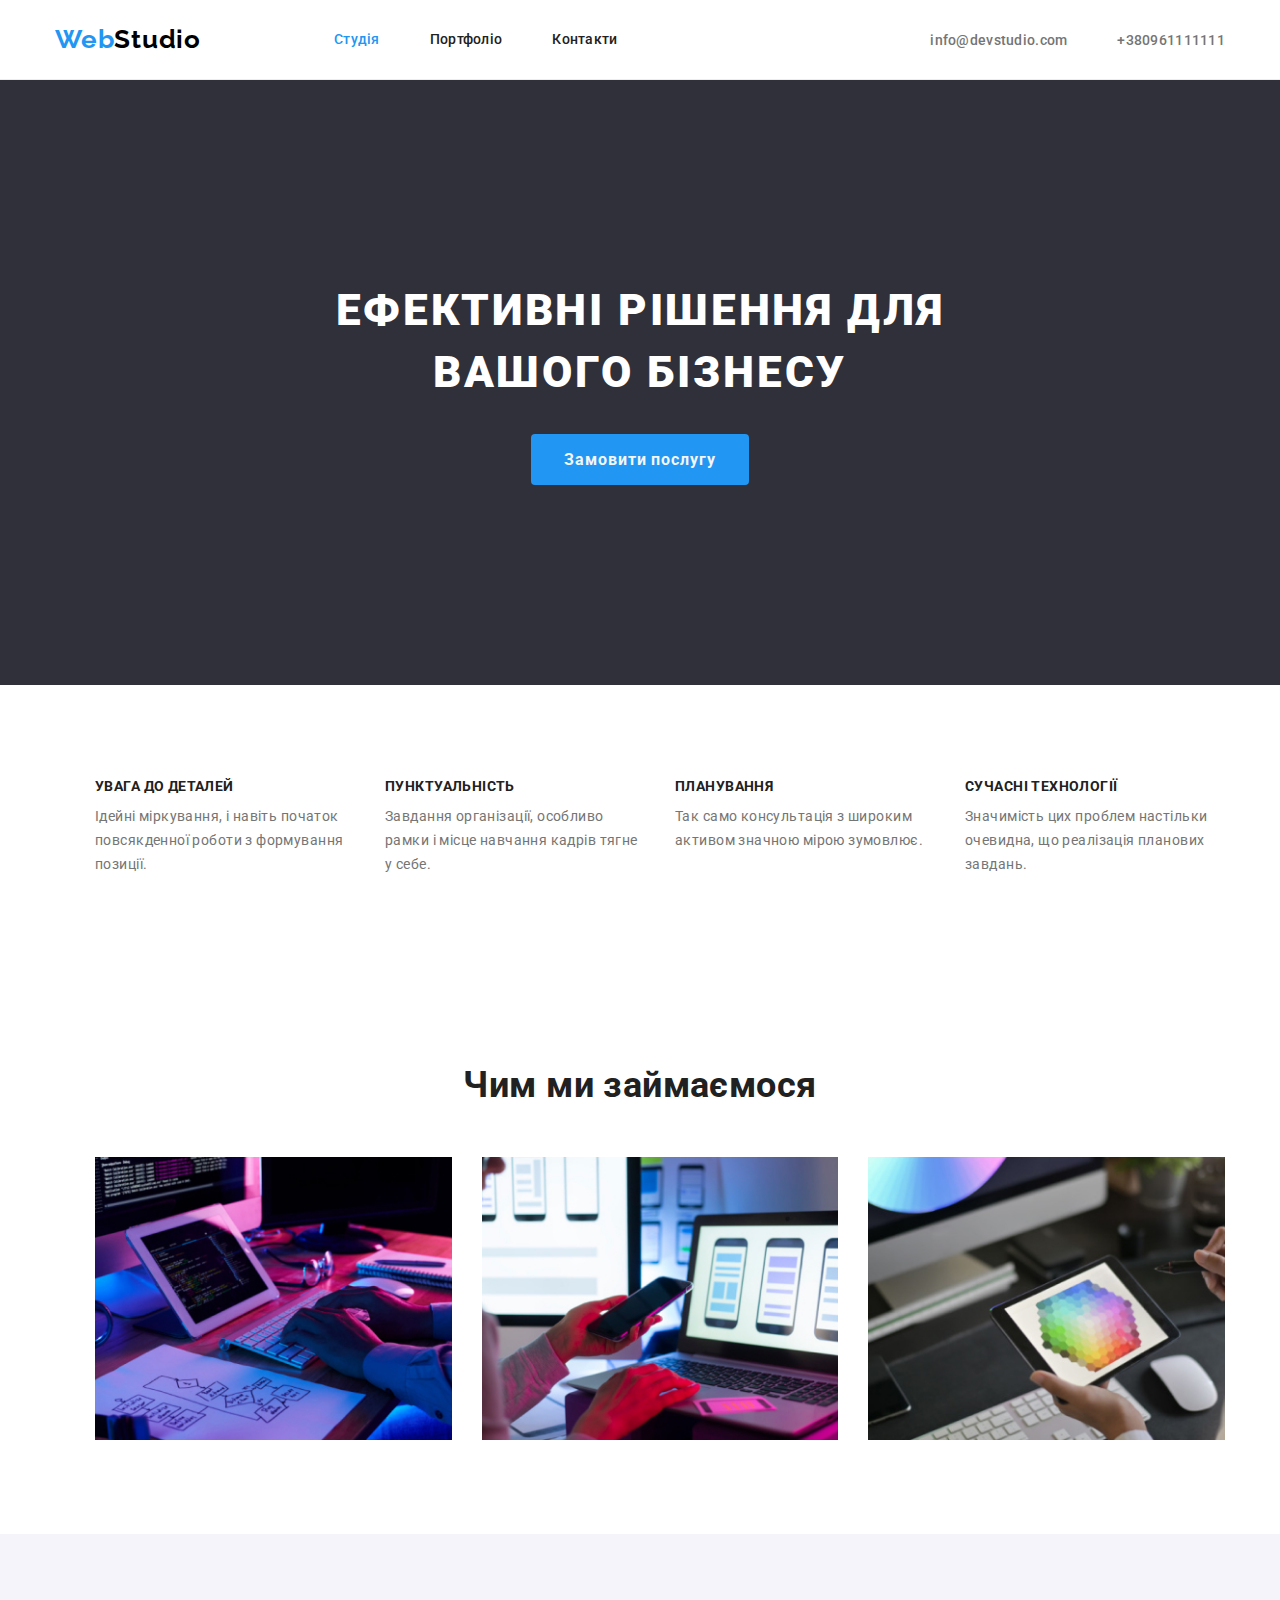
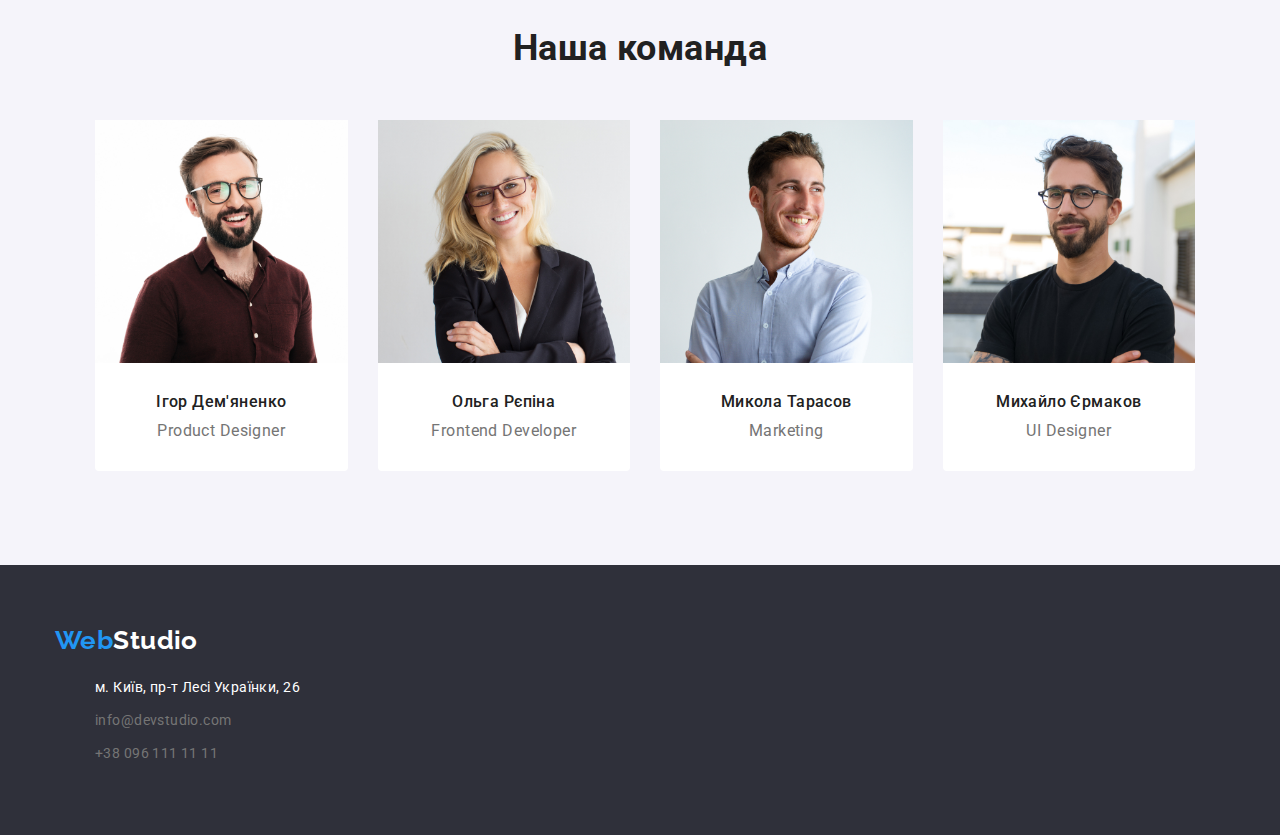
==== commit 6116add7: "a" ====
--- a/index.html
+++ b/index.html
@@ -4,7 +4,7 @@
     <meta charset="UTF-8">
     <meta http-equiv="X-UA-Compatible" content="IE=edge">
     <meta name="viewport" content="width=device-width, initial-scale=1.0">
-    <title>Студия</title>
+    <title>Студія</title>
     <link rel="preconnect" href="https://fonts.googleapis.com">
 <link rel="preconnect" href="https://fonts.gstatic.com" crossorigin>
 <link href="https://fonts.googleapis.com/css2?family=Raleway:wght@700&family=Roboto:wght@400;500;700;900&display=swap" rel="stylesheet">
@@ -12,9 +12,9 @@
 <link rel="stylesheet" href="./css/styles.css">
 </head>
 <body class="page">
-    <div class="container">
     <header class="page-header">
-        <nav class="main-nav">
+        <div class="container container-nav">
+        <nav class="main-nav container-nav">
             <a class="logo" href="./index.html"><span class="logo-pic">Web</span>Studio</a>
         <ul class="site-nav list">
             <li class="item"><a class="link current" href="./index.html">Студія</a></li>
@@ -26,8 +26,8 @@
         <li class="item"><a class="contact-list" href="mailto:info@devstudio.com">info@devstudio.com</a></li>
         <li class="item"><a class="contact-list" href="tel:+380961111111">+380961111111</a></li>
     </ul>
+</div>
     </header>
-</div>
 <main>
     <!--Шапка сторінки-->
     <section class="hero">
@@ -62,7 +62,7 @@
 </section>
 <!--Чим ми займаємося-->
 <section class="section job">
-    <div class="container"></div>
+    <div class="container">
 <h2 class="section-title">Чим ми займаємося</h2>
 <ul class="work-list">
     <li class="item"><img src="./images/img.jpg" alt="img1" width="370"></li>
@@ -73,7 +73,7 @@
 </section>    
 
 <!--Знайомство з командою-->
-<section class="team section">
+<section class="section team">
     <div class="container">
     <h2 class="team-title">Наша команда</h2>
 <ul class="author">
@@ -101,7 +101,9 @@
 </main>
 <footer class="footer">
     <div class="container">
+        <div class="container-logo">
     <a class="logo-footer" href="./index.html"><span class="footer-pic">Web</span>Studio</a>
+</div>
     <address class="adress">
     <ul class="adres-list">
   <li class="item"><a class="adres-link" href="https://www.google.com/maps/place/бульвар+Лесі+Українки,+26,+Київ,+02000/data=!4m2!3m1!1s0x40d4cf0e033ecbe9:0x57a4dffefec77da0?sa=X&ved=2ahUKEwiy8cGI95v7AhVmR_EDHdkjDuEQ8gF6BAgJEAE"> м. Київ, пр-т Лесі Українки, 26 </a></li>
--- a/css/styles.css
+++ b/css/styles.css
@@ -16,9 +16,14 @@
     --img-bg-color:#EEEEEE;
     --second-bg-color:#F5F4FA;
 }
+ul{
+    margin-left: auto;
+    margin-top: 0;
+    margin-bottom: 0;
+}
 li{
-    padding: 0;
-    margin: 0;
+    margin-top: 0;
+    margin-bottom: 0;
 }
 h1,h2,h3,h4,h5,h6{
     margin-top: 0;
@@ -48,11 +53,6 @@
     padding-right: 15px;
     margin-left: auto;
     margin-right: auto;}
-
-    .principle .container{
-        margin-top: 94px;
-        margin-bottom: 94px;
-    }
 /* Page */
 .page{
     margin: 0;
@@ -85,11 +85,14 @@
     color: var(--accent-color);
 }
 /* Main nav */
-.main-nav{
+.container-nav{
     display: flex;
     align-items: center;
 }
 /* Nav */
+.nav{
+    display: flex;
+}
 .site-nav{
     display: flex;
     list-style: none;
@@ -109,9 +112,10 @@
 .site-nav .item{
     padding: 0;
     margin: 0;
-}
-.site-nav .item+.item{
-    margin-left: 50px;
+    margin-right: 50px;
+}
+.site-nav .item:last-child{
+    margin-right: 0px;
 }
 .site-nav .link:hover{
    color: var(--accent-color);
@@ -119,24 +123,24 @@
 .site-nav .link.current{
     color: var(--accent-color);
 }
-.contact{
+/* .contact{
     justify-content: flex-end;
-}
+} */
 .contact .contact-list {
     text-decoration: none;
     font-weight: 500;
 line-height: 1.1;
 letter-spacing: 0.02em;
 }
-.page-header .adres-list{
-    display: flex;
-}
 .contact{
     display: flex;
     list-style: none;
 }
-.contact .item + .item{
-    margin-left: 50px;
+.contact .item {
+    margin-right: 50px;
+}
+.contact .item:last-child{
+    margin-right: 0px;
 }
 .contact-list{
     color: var(--primary-text-color);
@@ -172,6 +176,13 @@
     background-color:var(--accent-color);
 }
 /* Section */
+.team{
+    background-color:var(--second-bg-color)
+}
+.section{
+    padding-top: 94px;
+    padding-bottom: 94px;
+}
 .section-title{
     color:var(--title-text-color);
 font-size: 36px;
@@ -192,8 +203,6 @@
     width: 270px;
     margin-right: 30px;
     margin-bottom: 0;
-    padding-top: 94px;
-    padding-bottom: 94px;
 }
 .feature-list .item:nth-child(4n){
     margin-right: 0;
@@ -215,7 +224,6 @@
 .work-list{
     display: flex;
     list-style: none;
-    padding-bottom: 94px;
 }
 .work-list .item{
     width: 370px;
@@ -228,7 +236,6 @@
 .author{
     display: flex;
     list-style: none;
-    padding-bottom: 94px;
 }
 .author .item{
     width: 270px;
@@ -239,15 +246,11 @@
 .author .item:nth-last-child(){
     margin-right: 0;
 }
-.team{
-    background-color:var(--second-bg-color)
-}
 .team-title{
 font-size: 36px;
 line-height: 1.16;
 text-align: center;
-padding-top: 94px;
-padding-bottom: 50px;
+margin-bottom: 50px;
 }
 .team .title{
 font-weight: 500;
@@ -281,13 +284,16 @@
 .footer .list{
     list-style: none;
 }
+.container-logo{
+    margin-bottom: 20px;
+}
 .logo-footer{
 margin-bottom: 20px;
 
-    font-family: Raleway, sans-serif;
-    text-decoration: none;
-    color:var(--white-bg-color);
-    font-family: 'Raleway';
+font-family: Raleway, sans-serif;
+text-decoration: none;
+color:var(--white-bg-color);
+font-family: 'Raleway';
 font-style: normal;
 font-weight: 700;
 font-size: 26px;
@@ -355,6 +361,10 @@
 }
 .button-menu button{
     color: var(--title-text-color);
+    padding-top: 6px;
+    padding-bottom: 6px;
+    padding-left: 22px;
+    padding-right: 22px;
 }
 .button-menu{
     display: flex;
@@ -408,4 +418,10 @@
 font-size: 16px;
 line-height: 30px;
 color: var(--primary-text-color);
+}
+.features-item{
+    padding-left: 24px;
+    padding-right: 24px;
+    padding-top: 20px;
+    padding-bottom: 20px;
 }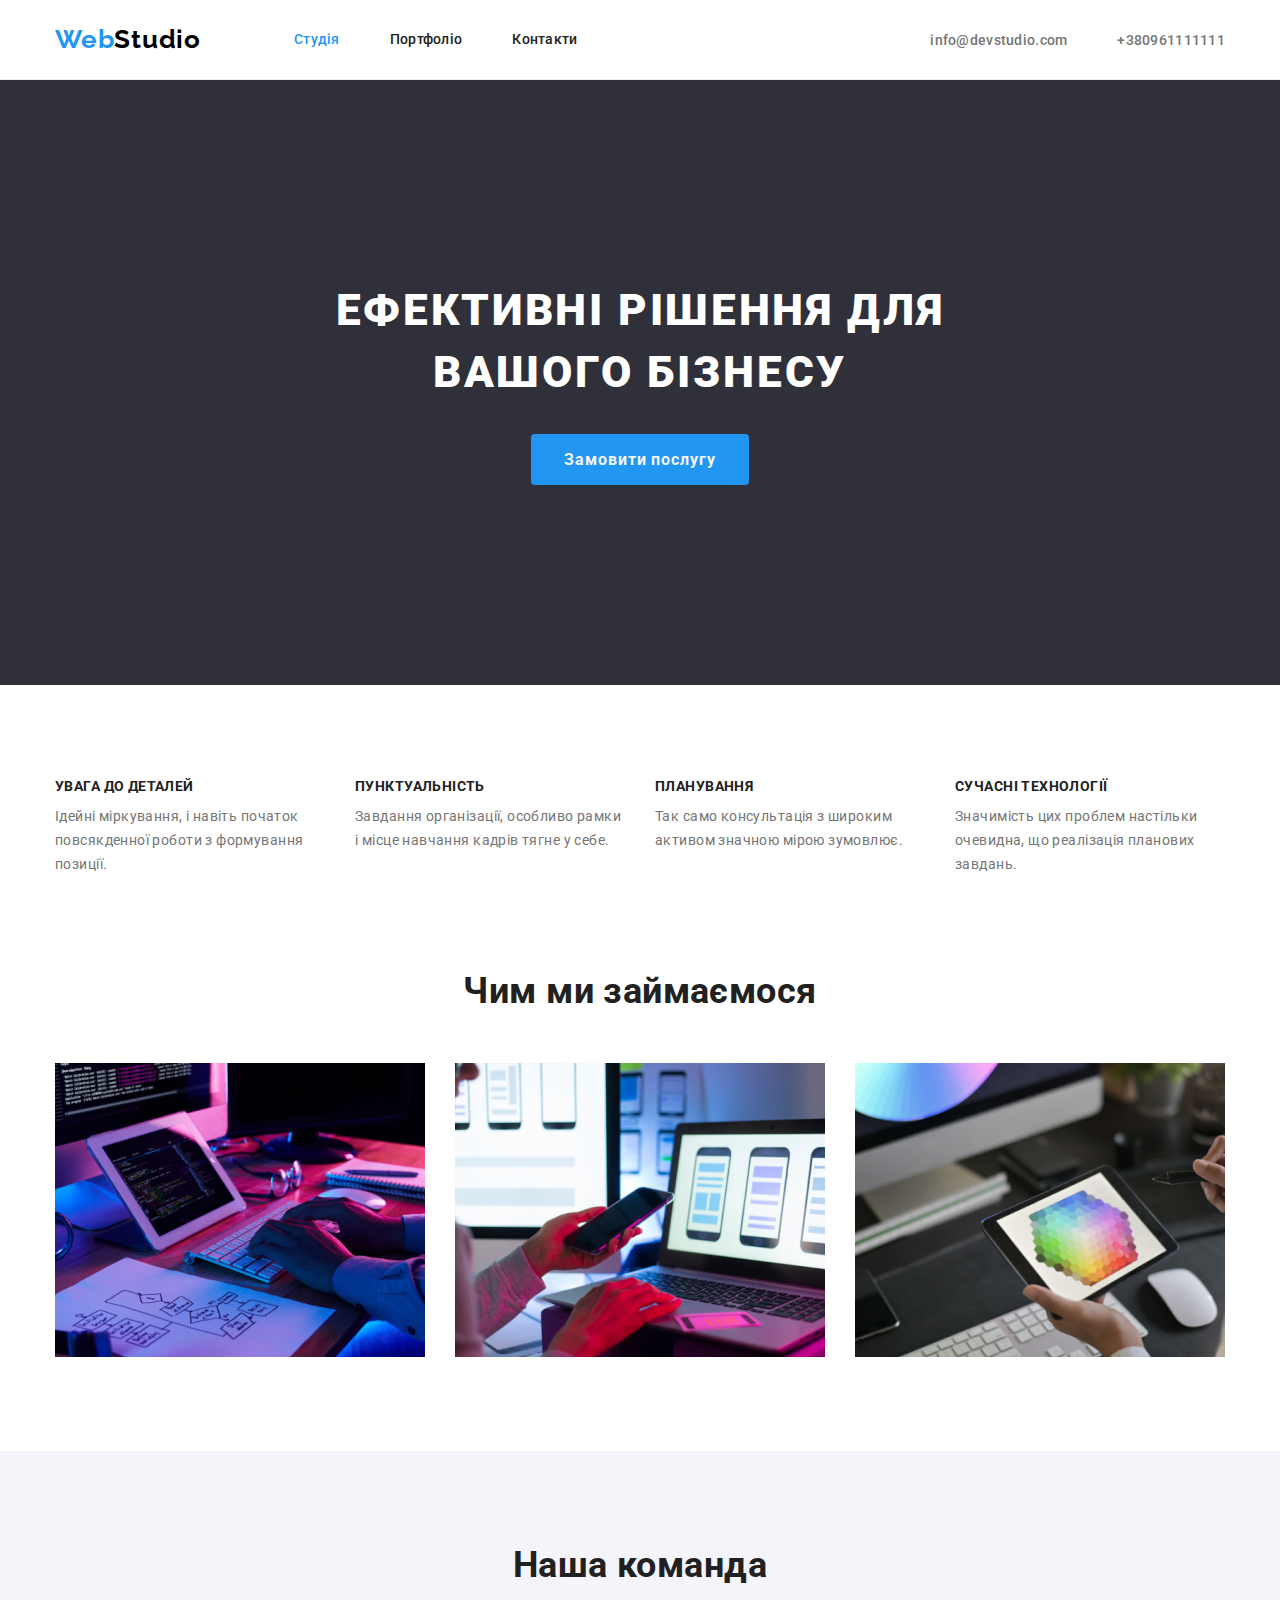
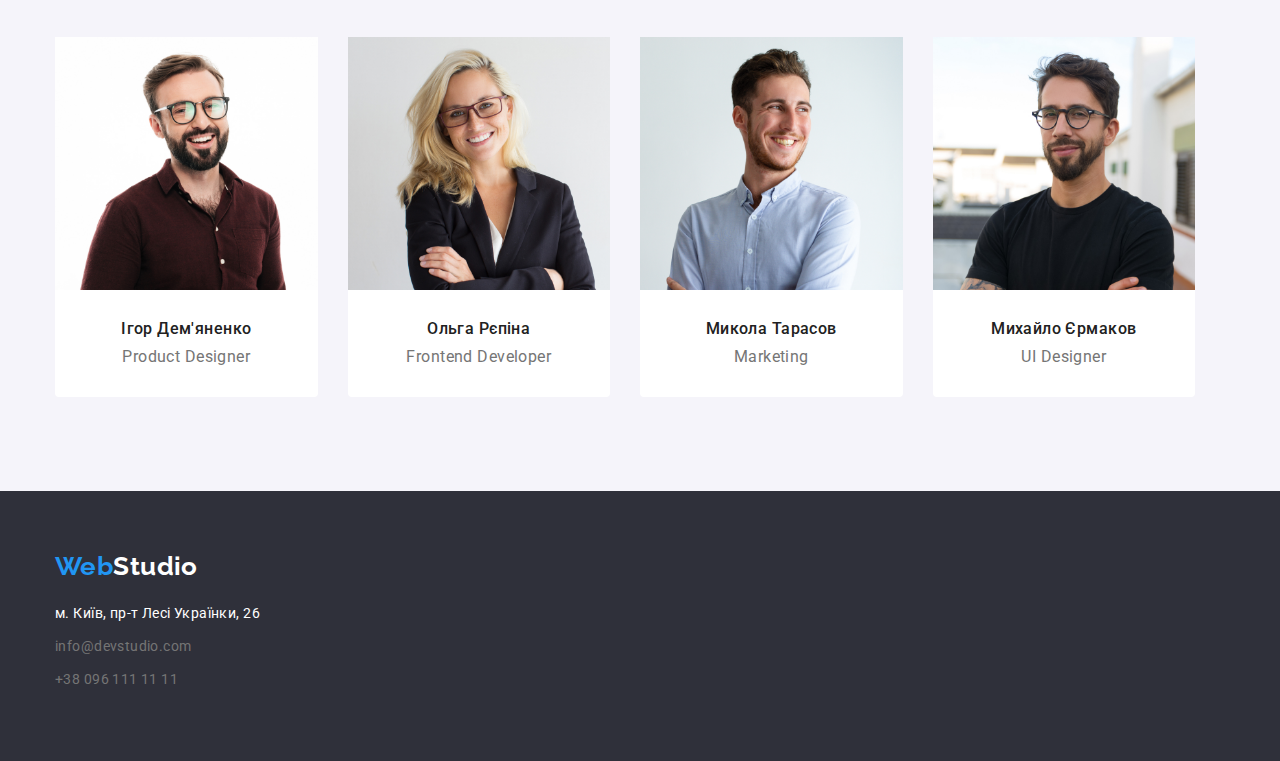
==== commit 38bcb82a: "1" ====
--- a/index.html
+++ b/index.html
@@ -61,7 +61,7 @@
 </div>
 </section>
 <!--Чим ми займаємося-->
-<section class="section job">
+<section class="job section">
     <div class="container">
 <h2 class="section-title">Чим ми займаємося</h2>
 <ul class="work-list">
--- a/css/styles.css
+++ b/css/styles.css
@@ -17,6 +17,7 @@
     --second-bg-color:#F5F4FA;
 }
 ul{
+    padding: 0;
     margin-left: auto;
     margin-top: 0;
     margin-bottom: 0;
@@ -45,6 +46,10 @@
 *::before,
 *::after{
     box-sizing: inherit;
+}
+/* Чим ми займаємося */
+.job.section{
+    padding-top: 0;
 }
 /*Container*/
 .container{
@@ -123,9 +128,6 @@
 .site-nav .link.current{
     color: var(--accent-color);
 }
-/* .contact{
-    justify-content: flex-end;
-} */
 .contact .contact-list {
     text-decoration: none;
     font-weight: 500;
@@ -133,6 +135,7 @@
 letter-spacing: 0.02em;
 }
 .contact{
+    margin-left: auto;
     display: flex;
     list-style: none;
 }
@@ -319,7 +322,9 @@
 margin-bottom: 9px;
 list-style: none;
 }
-
+.adres-list{
+    padding: 0%;
+}
 /* button */
 .button{
     color: var(--title-text-color);
